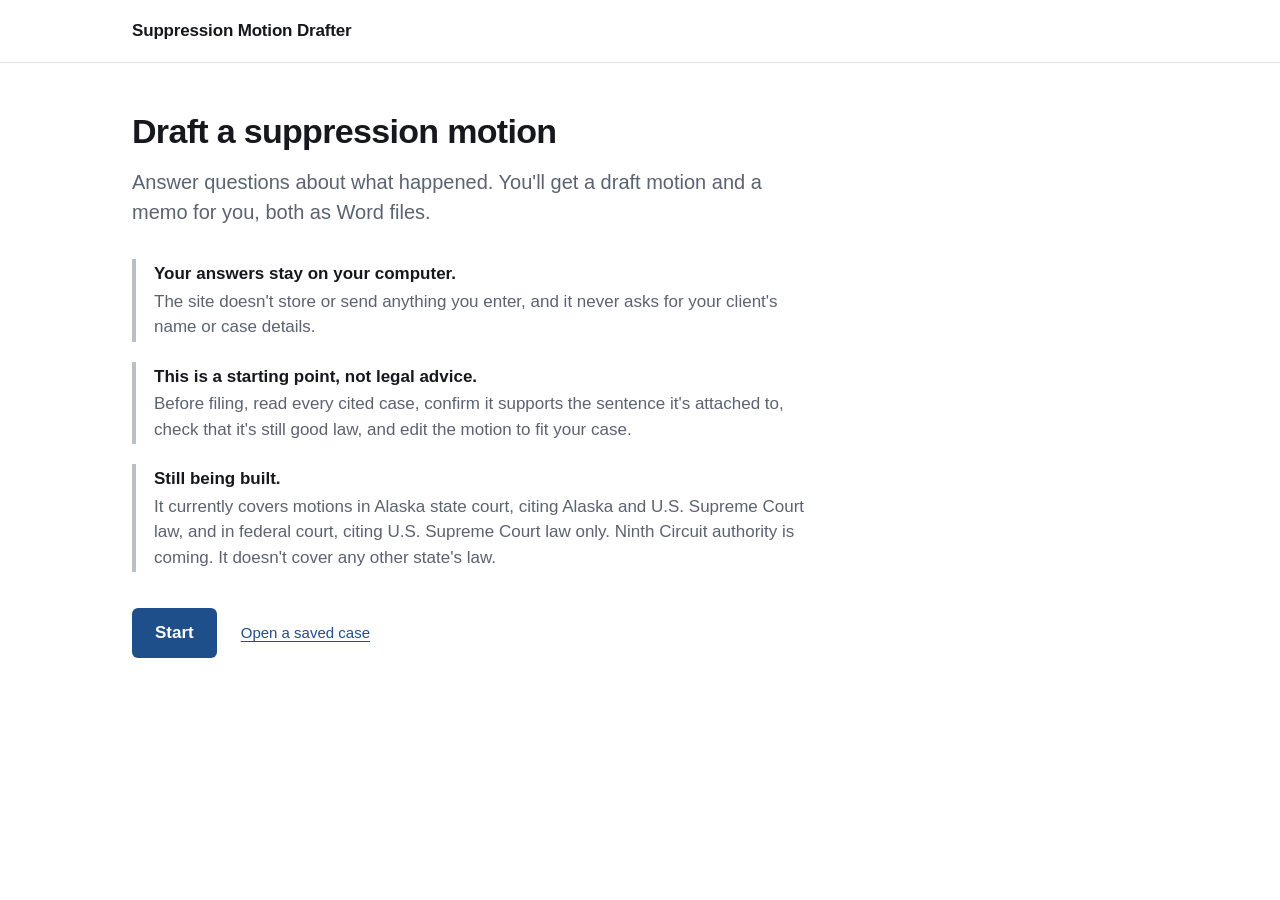
==== app/index.html @ 9dcd2c53 "website v0 whoo" ====
<!doctype html>
<html lang="en" data-build="__BUILD__">
<head>
<meta charset="utf-8">
<meta name="viewport" content="width=device-width, initial-scale=1">
<title>Suppression Motion Drafter</title>
<meta name="description" content="Draft a suppression motion and an attorney memo from the facts of your case. Everything runs in your browser.">
<link rel="stylesheet" href="style.css?v=__BUILD__">
</head>
<body>
<header class="top">
  <div class="top-inner">
    <a class="brand" href="#" id="home">Suppression Motion Drafter</a>
    <button class="linkish hidden" id="save" type="button">Save case to a file</button>
  </div>
</header>

<main id="app">
  <noscript><p>This site needs JavaScript turned on.</p></noscript>
</main>

<input type="file" id="open-file" accept=".json,application/json" class="hidden">

<!-- The first screen. app.js shows it, and wires up its buttons. -->
<template id="start-screen">
  <div class="start">
    <h1>Draft a suppression motion</h1>
    <p class="lede">Answer questions about what happened. You'll get a draft motion and a memo for you, both as Word files.</p>
    <div class="notice"><strong>Your answers stay on your computer.</strong>
      <p>The site doesn't store or send anything you enter, and it never asks for your client's name or case details.</p></div>
    <div class="notice"><strong>This is a starting point, not legal advice.</strong>
      <p>Before filing, read every cited case, confirm it supports the sentence it's attached to, check that it's still good law, and edit the motion to fit your case.</p></div>
    <div class="notice"><strong>Still being built.</strong>
      <p>It currently covers motions in Alaska state court, citing Alaska and U.S. Supreme Court law, and in federal court, citing U.S. Supreme Court law only. Ninth Circuit authority is coming. It doesn't cover any other state's law.</p></div>
    <div class="actions">
      <button class="btn btn-primary" id="begin" type="button">Start</button>
      <button class="linkish" id="open" type="button">Open a saved case</button>
    </div>
    <p class="status" id="load-status" aria-live="polite"></p>
  </div>
</template>

<script src="pyodide/pyodide.js"></script>
<script src="app.js?v=__BUILD__"></script>
</body>
</html>
---- app/style.css ----
:root {
  --ink: #16181d;
  --muted: #5b6270;
  --faint: #8a909c;
  --line: #dfe2e7;
  --line-strong: #b9bec7;
  --bg: #ffffff;
  --panel: #f6f7f9;
  --accent: #1f4f8a;
  --accent-hover: #193f70;
  --accent-ink: #ffffff;
  --accent-soft: #eef3fa;
  --accent-disabled: #a9b6c8;
  --focus: #f5c518;
  --error: #b42318;
}
* { box-sizing: border-box; }
html, body { margin: 0; }
body {
  background: var(--bg); color: var(--ink);
  font: 17px/1.5 -apple-system, BlinkMacSystemFont, "Segoe UI", Roboto, "Helvetica Neue", Arial, sans-serif;
  -webkit-font-smoothing: antialiased;
}
a { color: var(--accent); }
button { font: inherit; }
.hidden { display: none !important; }
.sr-only { position: absolute; width: 1px; height: 1px; overflow: hidden; clip: rect(0 0 0 0); white-space: nowrap; }

/* Header */
.top { border-bottom: 1px solid var(--line); }
.top-inner { max-width: 1080px; margin: 0 auto; padding: 18px 32px; display: flex; align-items: center; justify-content: space-between; }
.brand { font-weight: 650; letter-spacing: -.01em; color: var(--ink); text-decoration: none; }
.linkish { background: none; border: 0; padding: 0; color: var(--accent); cursor: pointer; text-decoration: underline; text-underline-offset: 3px; font-size: 15px; }

main { max-width: 1080px; margin: 0 auto; padding: 48px 32px 80px; }

/* Text */
h1 { font-size: 34px; line-height: 1.2; letter-spacing: -.02em; margin: 0 0 16px; font-weight: 700; }
.lede { font-size: 20px; color: var(--muted); margin: 0 0 32px; }
.lede.small-lede { font-size: 18px; }
.small { font-size: 15px; color: var(--muted); }
.status { font-size: 15px; color: var(--muted); min-height: 1.5em; margin-top: 16px; }
.status.error { color: var(--error); }

/* First screen */
.start { max-width: 680px; }
.notice { border-left: 4px solid var(--line-strong); padding: 2px 0 2px 18px; margin: 0 0 20px; }
.notice strong { display: block; margin-bottom: 2px; }
.notice p { margin: 0; color: var(--muted); }
.actions { display: flex; align-items: center; gap: 24px; margin-top: 36px; }

/* Buttons */
.btn { display: inline-flex; align-items: center; gap: 8px; border-radius: 6px; padding: 11px 22px; border: 1px solid transparent; cursor: pointer; font-weight: 600; transition: background .12s, border-color .12s; }
.btn-primary { background: var(--accent); color: var(--accent-ink); }
.btn-primary:hover { background: var(--accent-hover); }
.btn-primary:disabled { background: var(--accent-disabled); cursor: not-allowed; }
.btn-secondary { background: var(--bg); color: var(--ink); border-color: var(--line-strong); }
.btn-secondary:hover { background: var(--panel); }
.btn-secondary:disabled { color: var(--faint); cursor: not-allowed; }
.btn:focus-visible, .opt:focus-within, .linkish:focus-visible, .text-answer:focus-visible { outline: 3px solid var(--focus); outline-offset: 2px; }

/* Question screen */
.qgrid { display: grid; grid-template-columns: minmax(0, 1fr) 280px; gap: 72px; align-items: start; }
.qmain { max-width: 640px; }
.q-title { font-size: 28px; line-height: 1.25; letter-spacing: -.015em; margin: 0 0 24px; font-weight: 650; }
.q-hint { color: var(--muted); margin: -12px 0 24px; }
.opts { display: grid; gap: 10px; margin: 0; padding: 0; border: 0; min-width: 0; }
.opt { display: flex; align-items: flex-start; gap: 14px; padding: 14px 16px; border: 1px solid var(--line); border-radius: 8px; cursor: pointer; transition: border-color .12s, background .12s; position: relative; }
.opt:hover { border-color: var(--line-strong); background: var(--panel); }
.opt.on { border-color: var(--accent); background: var(--accent-soft); }
.opt input { position: absolute; opacity: 0; pointer-events: none; }
.mark { flex: none; width: 20px; height: 20px; margin-top: 2px; border: 2px solid var(--line-strong); background: var(--bg); display: grid; place-items: center; transition: border-color .12s, background .12s; }
.radio .mark { border-radius: 50%; }
.check .mark { border-radius: 4px; }
.opt.on .mark { border-color: var(--accent); background: var(--accent); }
.radio .opt.on .mark::after { content: ""; width: 8px; height: 8px; border-radius: 50%; background: #fff; }
.check .opt.on .mark::after { content: ""; width: 10px; height: 5px; border: 2px solid #fff; border-top: 0; border-right: 0; transform: translateY(-1px) rotate(-45deg); }
.text-answer { width: 100%; font: inherit; padding: 12px 14px; border: 1px solid var(--line-strong); border-radius: 8px; }
.qnav { display: flex; gap: 12px; margin-top: 36px; }

/* Step list */
.steps { border-top: 3px solid var(--accent); padding-top: 16px; position: sticky; top: 24px; }
.steps-title { font-size: 14px; font-weight: 600; color: var(--muted); text-transform: uppercase; letter-spacing: .06em; margin-bottom: 14px; }
.steps ol { list-style: none; margin: 0; padding: 0; position: relative; }
.steps ol::before { content: ""; position: absolute; left: 12px; top: 14px; bottom: 14px; width: 2px; background: var(--line); }
.steps li { position: relative; display: flex; align-items: center; gap: 14px; padding: 9px 0; font-size: 16px; }
.dot { position: relative; z-index: 1; flex: none; width: 26px; height: 26px; border-radius: 50%; border: 2px solid var(--line-strong); background: var(--bg); display: grid; place-items: center; font-size: 13px; font-weight: 650; color: var(--muted); }
.steps li.done .dot { border-color: var(--accent); color: var(--accent); }
.steps li.current .dot { border-color: var(--ink); background: var(--ink); color: #fff; }
.steps li.current .name { font-weight: 650; }
.steps li.todo .name { color: var(--muted); }
.steps li.done .name { background: none; border: 0; padding: 0; font: inherit; text-align: left; color: var(--accent); cursor: pointer; text-decoration: underline; text-underline-offset: 3px; text-decoration-color: rgba(31, 79, 138, .35); }
.steps li.done .name:hover { text-decoration-color: currentColor; }

/* Review */
.review { max-width: 760px; }
.rv-phase { font-size: 20px; margin: 40px 0 8px; font-weight: 650; }
.rv { border-top: 1px solid var(--line); }
.rv-row { display: grid; grid-template-columns: 1fr 1fr auto; gap: 24px; padding: 14px 0; border-bottom: 1px solid var(--line); }
.rv-q { color: var(--muted); font-size: 15px; }
.rv-a { font-size: 16px; }
.rv-a ul { margin: 0; padding-left: 18px; }
.none { color: var(--muted); }

/* Done */
.done-wrap { max-width: 760px; }
.downloads { display: flex; gap: 12px; margin: 28px 0 16px; }
.done-links { display: flex; gap: 24px; margin-top: 40px; }
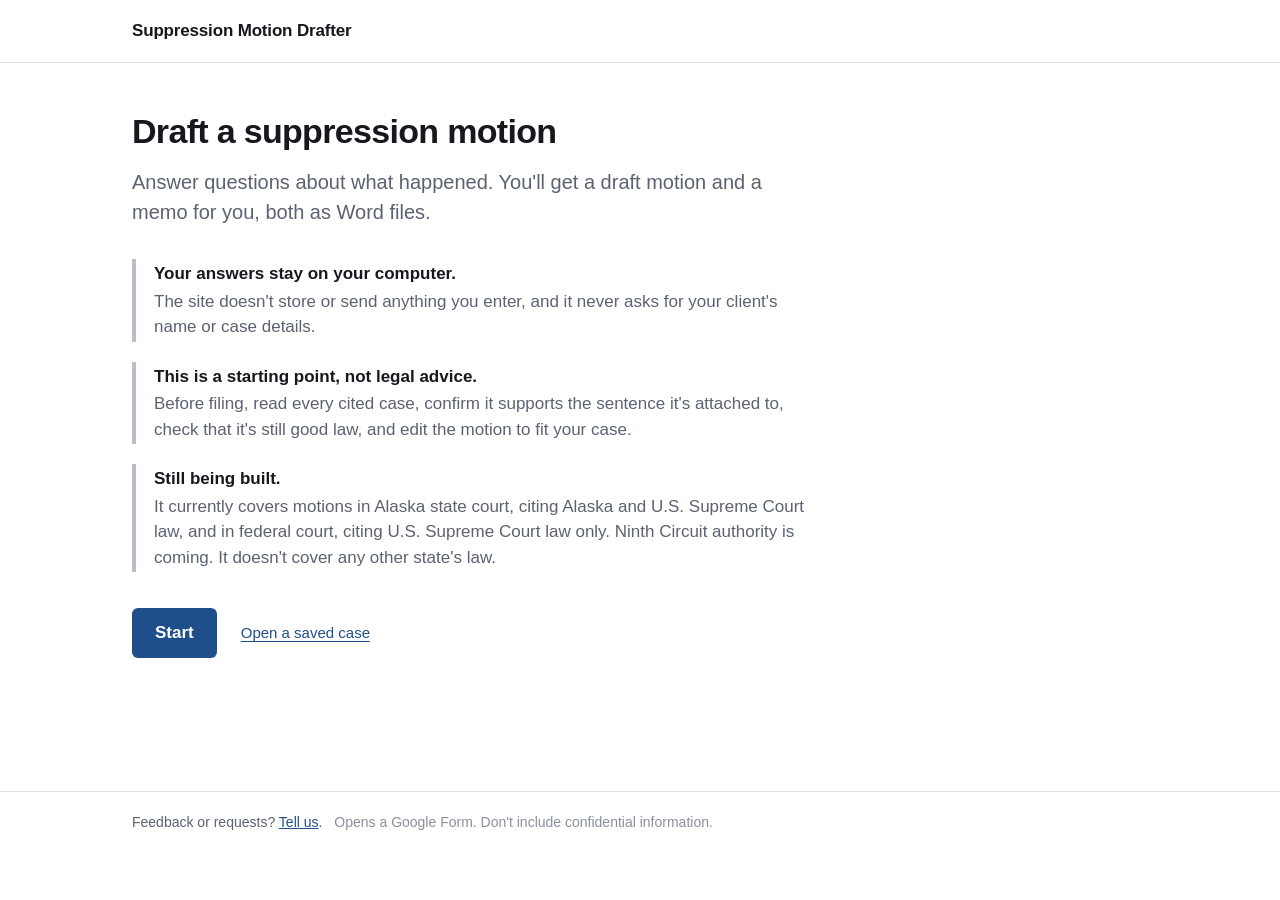
==== commit 5da66196: "add feedback form" ====
--- a/app/index.html
+++ b/app/index.html
@@ -18,6 +18,13 @@
 <main id="app">
   <noscript><p>This site needs JavaScript turned on.</p></noscript>
 </main>
+
+<footer class="foot">
+  <div class="foot-inner">
+    Feedback or requests? <a id="feedback" href="#" target="_blank" rel="noopener">Tell us</a>.
+    <span class="foot-note">Opens a Google Form. Don't include confidential information.</span>
+  </div>
+</footer>
 
 <input type="file" id="open-file" accept=".json,application/json" class="hidden">
 
--- a/app/style.css
+++ b/app/style.css
@@ -102,6 +102,11 @@
 .rv-a ul { margin: 0; padding-left: 18px; }
 .none { color: var(--muted); }
 
+/* Footer */
+.foot { border-top: 1px solid var(--line); }
+.foot-inner { max-width: 1080px; margin: 0 auto; padding: 20px 32px 32px; font-size: 14px; color: var(--muted); }
+.foot-note { color: var(--faint); margin-left: 8px; }
+
 /* Done */
 .done-wrap { max-width: 760px; }
 .downloads { display: flex; gap: 12px; margin: 28px 0 16px; }
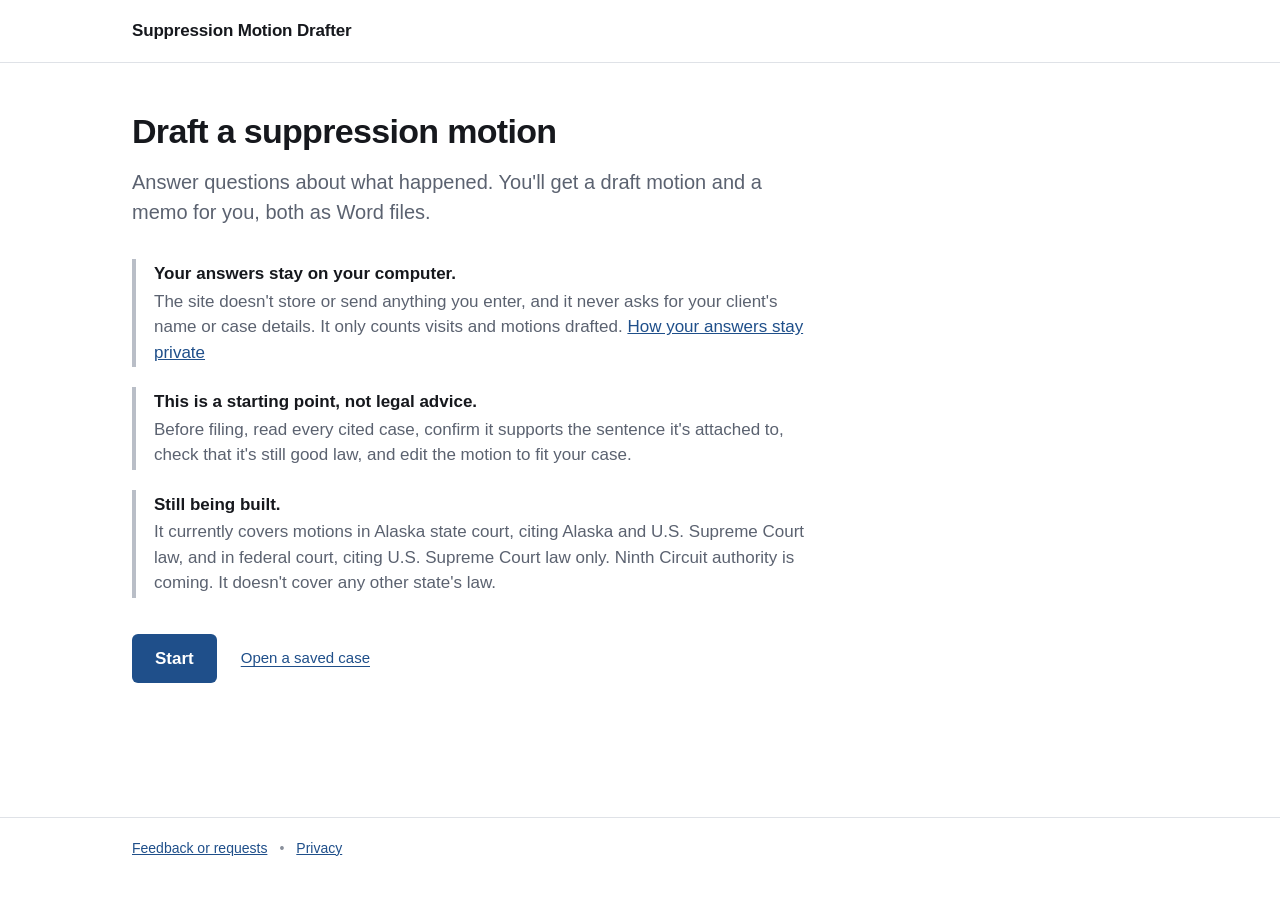
==== commit d68b254c: "added GoatCounter connection and privacy page" ====
--- a/app/index.html
+++ b/app/index.html
@@ -21,8 +21,8 @@
 
 <footer class="foot">
   <div class="foot-inner">
-    Feedback or requests? <a id="feedback" href="#" target="_blank" rel="noopener">Tell us</a>.
-    <span class="foot-note">Opens a Google Form. Don't include confidential information.</span>
+    <span><a id="feedback" href="#" target="_blank" rel="noopener">Feedback or requests</a><span class="foot-sep" aria-hidden="true">•</span><a href="privacy.html" target="_blank" rel="noopener">Privacy</a></span>
+    <span class="foot-count hidden" id="counts"></span>
   </div>
 </footer>
 
@@ -34,7 +34,7 @@
     <h1>Draft a suppression motion</h1>
     <p class="lede">Answer questions about what happened. You'll get a draft motion and a memo for you, both as Word files.</p>
     <div class="notice"><strong>Your answers stay on your computer.</strong>
-      <p>The site doesn't store or send anything you enter, and it never asks for your client's name or case details.</p></div>
+      <p>The site doesn't store or send anything you enter, and it never asks for your client's name or case details. It only counts visits and motions drafted. <a href="privacy.html" target="_blank" rel="noopener">How your answers stay private</a></p></div>
     <div class="notice"><strong>This is a starting point, not legal advice.</strong>
       <p>Before filing, read every cited case, confirm it supports the sentence it's attached to, check that it's still good law, and edit the motion to fit your case.</p></div>
     <div class="notice"><strong>Still being built.</strong>
@@ -47,6 +47,8 @@
   </div>
 </template>
 
+<!-- Counts visits and downloaded motions (GoatCounter); never anything typed on the page. -->
+<script data-goatcounter="https://issuespotter.goatcounter.com/count" async src="count.js"></script>
 <script src="pyodide/pyodide.js"></script>
 <script src="app.js?v=__BUILD__"></script>
 </body>
--- a/app/style.css
+++ b/app/style.css
@@ -102,10 +102,20 @@
 .rv-a ul { margin: 0; padding-left: 18px; }
 .none { color: var(--muted); }
 
+/* Privacy page */
+.prose { max-width: 720px; }
+.prose h2 { font-size: 22px; letter-spacing: -.01em; margin: 40px 0 10px; font-weight: 650; }
+.prose ul { margin: 0; padding-left: 22px; }
+.prose li { margin-bottom: 10px; }
+.prose p { margin: 0 0 12px; }
+.prose .small { margin-top: 48px; }
+
 /* Footer */
 .foot { border-top: 1px solid var(--line); }
-.foot-inner { max-width: 1080px; margin: 0 auto; padding: 20px 32px 32px; font-size: 14px; color: var(--muted); }
-.foot-note { color: var(--faint); margin-left: 8px; }
+.foot-inner { max-width: 1080px; margin: 0 auto; padding: 20px 32px 32px; font-size: 14px; color: var(--muted); display: flex; flex-wrap: wrap; align-items: baseline; gap: 4px 0; }
+.foot-count { margin-left: auto; padding-left: 24px; color: var(--faint); }
+.foot-count b { color: var(--muted); font-weight: 600; }
+.foot-sep { margin: 0 12px; color: var(--faint); }
 
 /* Done */
 .done-wrap { max-width: 760px; }
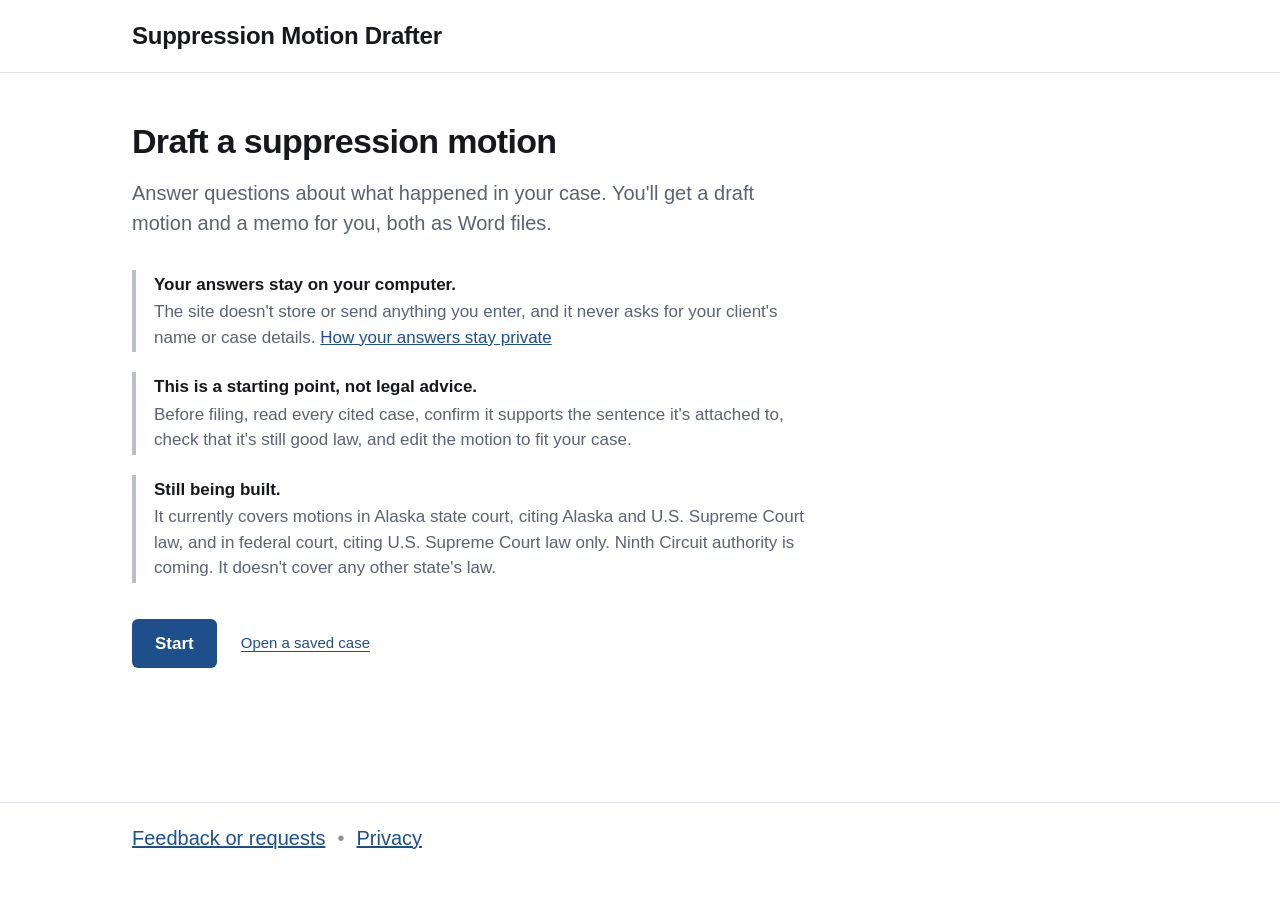
==== commit 91f0cd32: "site main page edits" ====
--- a/app/index.html
+++ b/app/index.html
@@ -32,9 +32,9 @@
 <template id="start-screen">
   <div class="start">
     <h1>Draft a suppression motion</h1>
-    <p class="lede">Answer questions about what happened. You'll get a draft motion and a memo for you, both as Word files.</p>
+    <p class="lede">Answer questions about what happened in your case. You'll get a draft motion and a memo for you, both as Word files.</p>
     <div class="notice"><strong>Your answers stay on your computer.</strong>
-      <p>The site doesn't store or send anything you enter, and it never asks for your client's name or case details. It only counts visits and motions drafted. <a href="privacy.html" target="_blank" rel="noopener">How your answers stay private</a></p></div>
+      <p>The site doesn't store or send anything you enter, and it never asks for your client's name or case details. <a href="privacy.html" target="_blank" rel="noopener">How your answers stay private</a></p></div>
     <div class="notice"><strong>This is a starting point, not legal advice.</strong>
       <p>Before filing, read every cited case, confirm it supports the sentence it's attached to, check that it's still good law, and edit the motion to fit your case.</p></div>
     <div class="notice"><strong>Still being built.</strong>
--- a/app/style.css
+++ b/app/style.css
@@ -29,7 +29,7 @@
 /* Header */
 .top { border-bottom: 1px solid var(--line); }
 .top-inner { max-width: 1080px; margin: 0 auto; padding: 18px 32px; display: flex; align-items: center; justify-content: space-between; }
-.brand { font-weight: 650; letter-spacing: -.01em; color: var(--ink); text-decoration: none; }
+.brand { font-size: 24px; font-weight: 650; letter-spacing: -.01em; color: var(--ink); text-decoration: none; }
 .linkish { background: none; border: 0; padding: 0; color: var(--accent); cursor: pointer; text-decoration: underline; text-underline-offset: 3px; font-size: 15px; }
 
 main { max-width: 1080px; margin: 0 auto; padding: 48px 32px 80px; }
@@ -112,8 +112,8 @@
 
 /* Footer */
 .foot { border-top: 1px solid var(--line); }
-.foot-inner { max-width: 1080px; margin: 0 auto; padding: 20px 32px 32px; font-size: 14px; color: var(--muted); display: flex; flex-wrap: wrap; align-items: baseline; gap: 4px 0; }
-.foot-count { margin-left: auto; padding-left: 24px; color: var(--faint); }
+.foot-inner { max-width: 1080px; margin: 0 auto; padding: 20px 32px 32px; font-size: 20px; color: var(--muted); display: flex; flex-wrap: wrap; align-items: baseline; gap: 4px 0; }
+.foot-count { margin-left: auto; padding-left: 24px; font-size: 16px; color: var(--faint); }
 .foot-count b { color: var(--muted); font-weight: 600; }
 .foot-sep { margin: 0 12px; color: var(--faint); }
 
